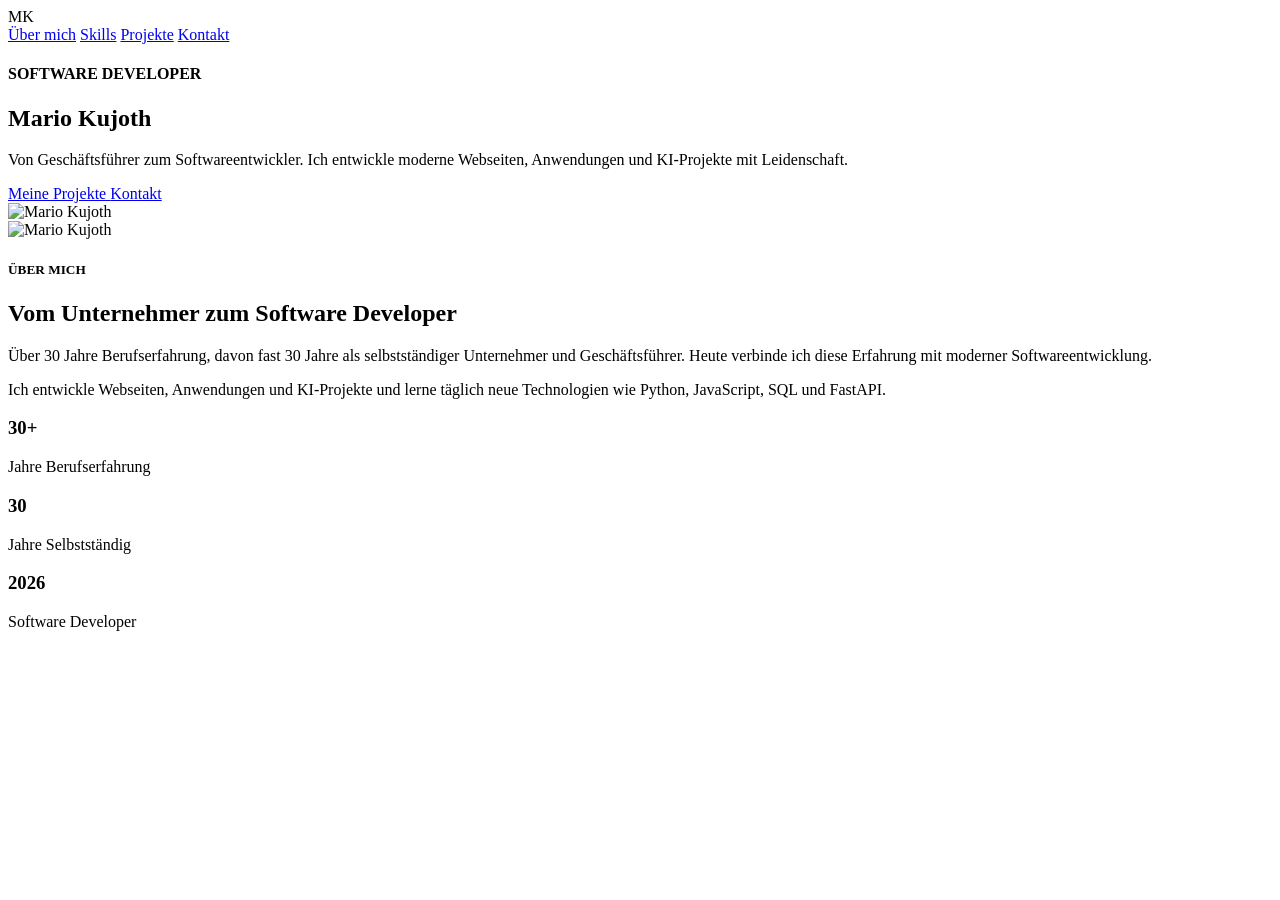
==== Projekte/Portfolio.Muju/index.html @ 6f63b9e5 "Hero und About fertig" ====
<!DOCTYPE html>
<html lang="de">
<head>
    <meta charset="UTF-8">
    <meta name="viewport" content="width=device-width, initial-scale=1.0">
    <title>Mario Kujoth | Software Developer</title>

    <link rel="stylesheet" href="css/style.css">
    <link rel="preconnect" href="https://fonts.googleapis.com">
    <link href="https://fonts.googleapis.com/css2?family=Manrope:wght@300;400;600;700;800&display=swap" rel="stylesheet">
</head>

<body>

<header>

    <div class="logo">
        MK
    </div>

    <nav>

        <a href="#about">Über mich</a>

        <a href="#skills">Skills</a>

        <a href="#projects">Projekte</a>

        <a href="#contact">Kontakt</a>

    </nav>

</header>


<section class="hero">

<div class="hero-text">

<h4>SOFTWARE DEVELOPER</h4>

<h1>Mario <span>Kujoth</span></h1>

<p>

Von Geschäftsführer zum Softwareentwickler.

Ich entwickle moderne Webseiten, Anwendungen und KI-Projekte mit Leidenschaft.

</p>

<div class="buttons">

<a href="#projects" class="gold-btn">

Meine Projekte

</a>

<a href="#contact" class="dark-btn">

Kontakt

</a>

</div>

</div>



<div class="hero-image">

<img src="assets/images/mario.png" alt="Mario Kujoth">

</div>

</section>
<!-- ================= ABOUT ================= -->

<section class="about" id="about">

    <div class="about-image">

        <img src="assets/images/mario2.png" alt="Mario Kujoth">

    </div>

    <div class="about-content">

        <h5>ÜBER MICH</h5>

        <h2>Vom Unternehmer zum Software Developer</h2>

        <p>

            Über 30 Jahre Berufserfahrung, davon fast 30 Jahre als selbstständiger Unternehmer
            und Geschäftsführer. Heute verbinde ich diese Erfahrung mit moderner Softwareentwicklung.

        </p>

        <p>

            Ich entwickle Webseiten, Anwendungen und KI-Projekte und lerne täglich neue Technologien
            wie Python, JavaScript, SQL und FastAPI.

        </p>

        <div class="facts">

            <div class="fact">
                <h3>30+</h3>
                <span>Jahre Berufserfahrung</span>
            </div>

            <div class="fact">
                <h3>30</h3>
                <span>Jahre Selbstständig</span>
            </div>

            <div class="fact">
                <h3>2026</h3>
                <span>Software Developer</span>
            </div>

        </div>

    </div>

</section>

</body>
</html>
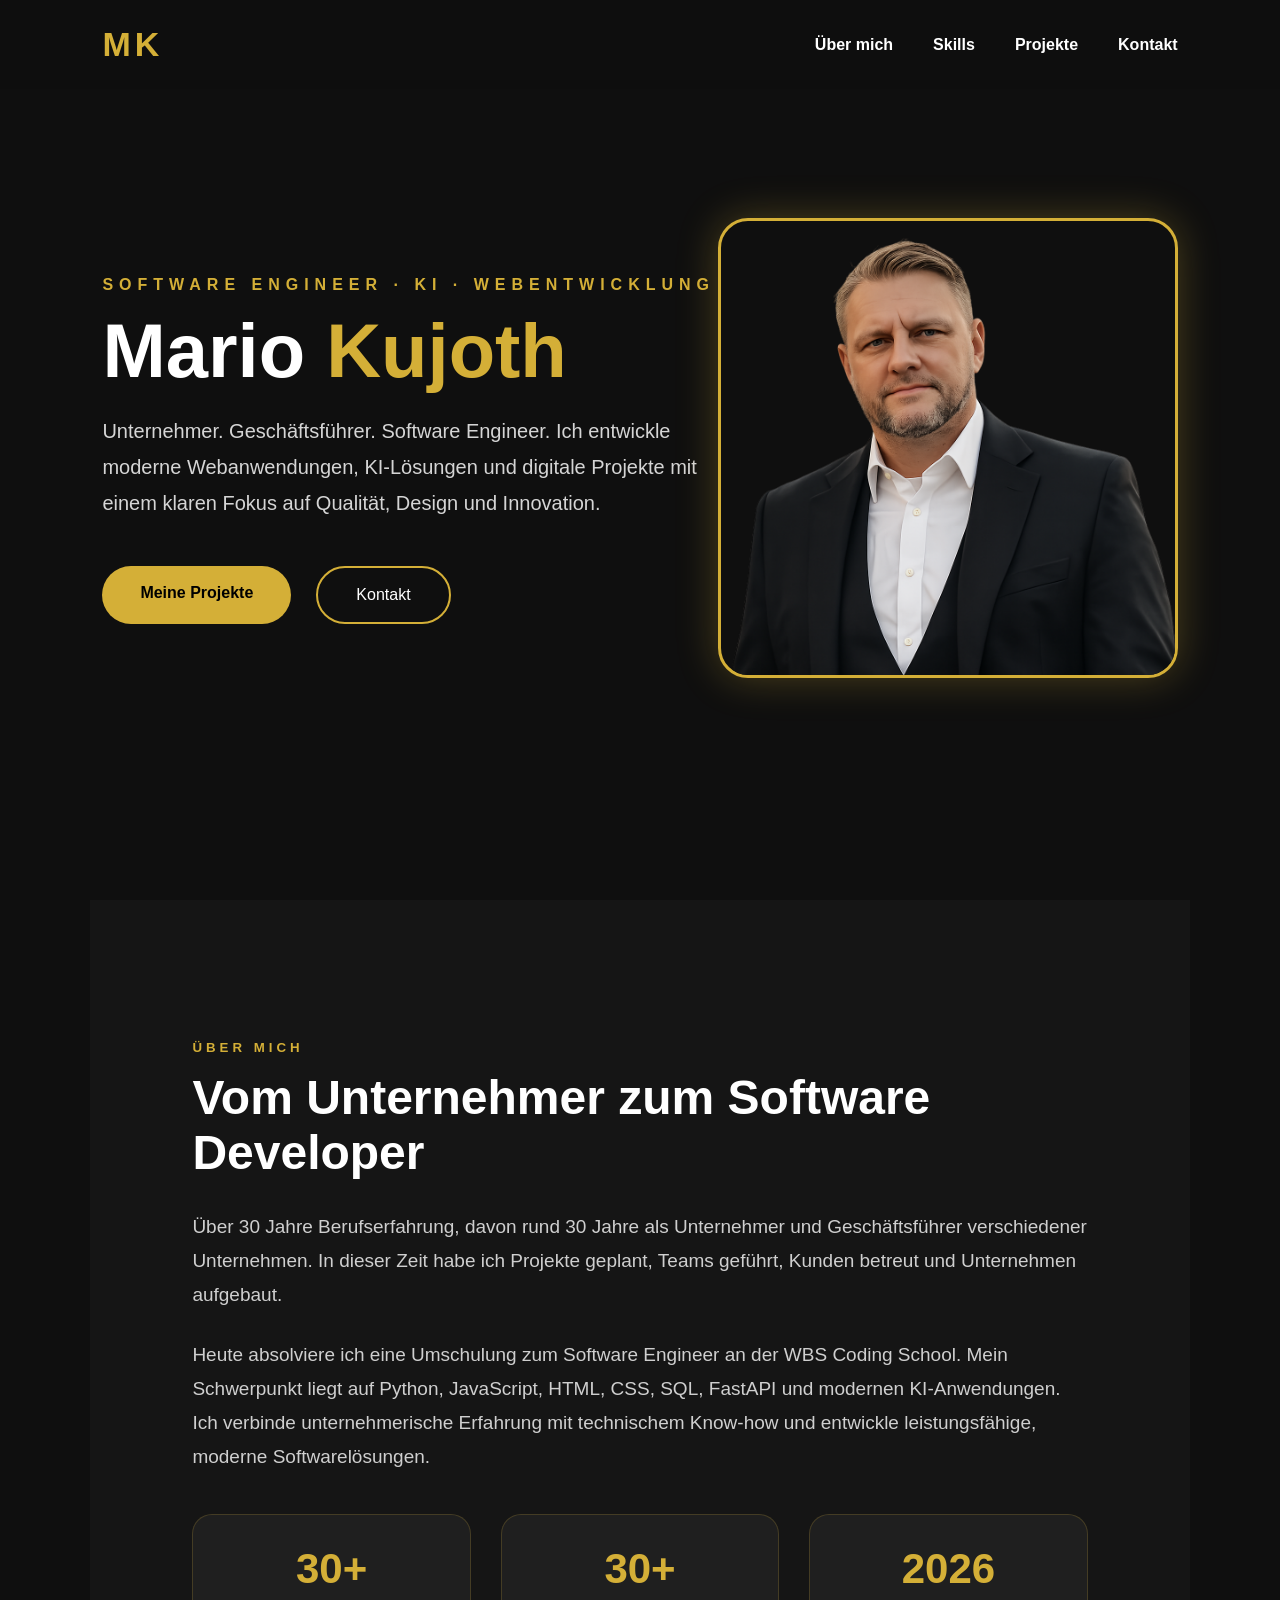
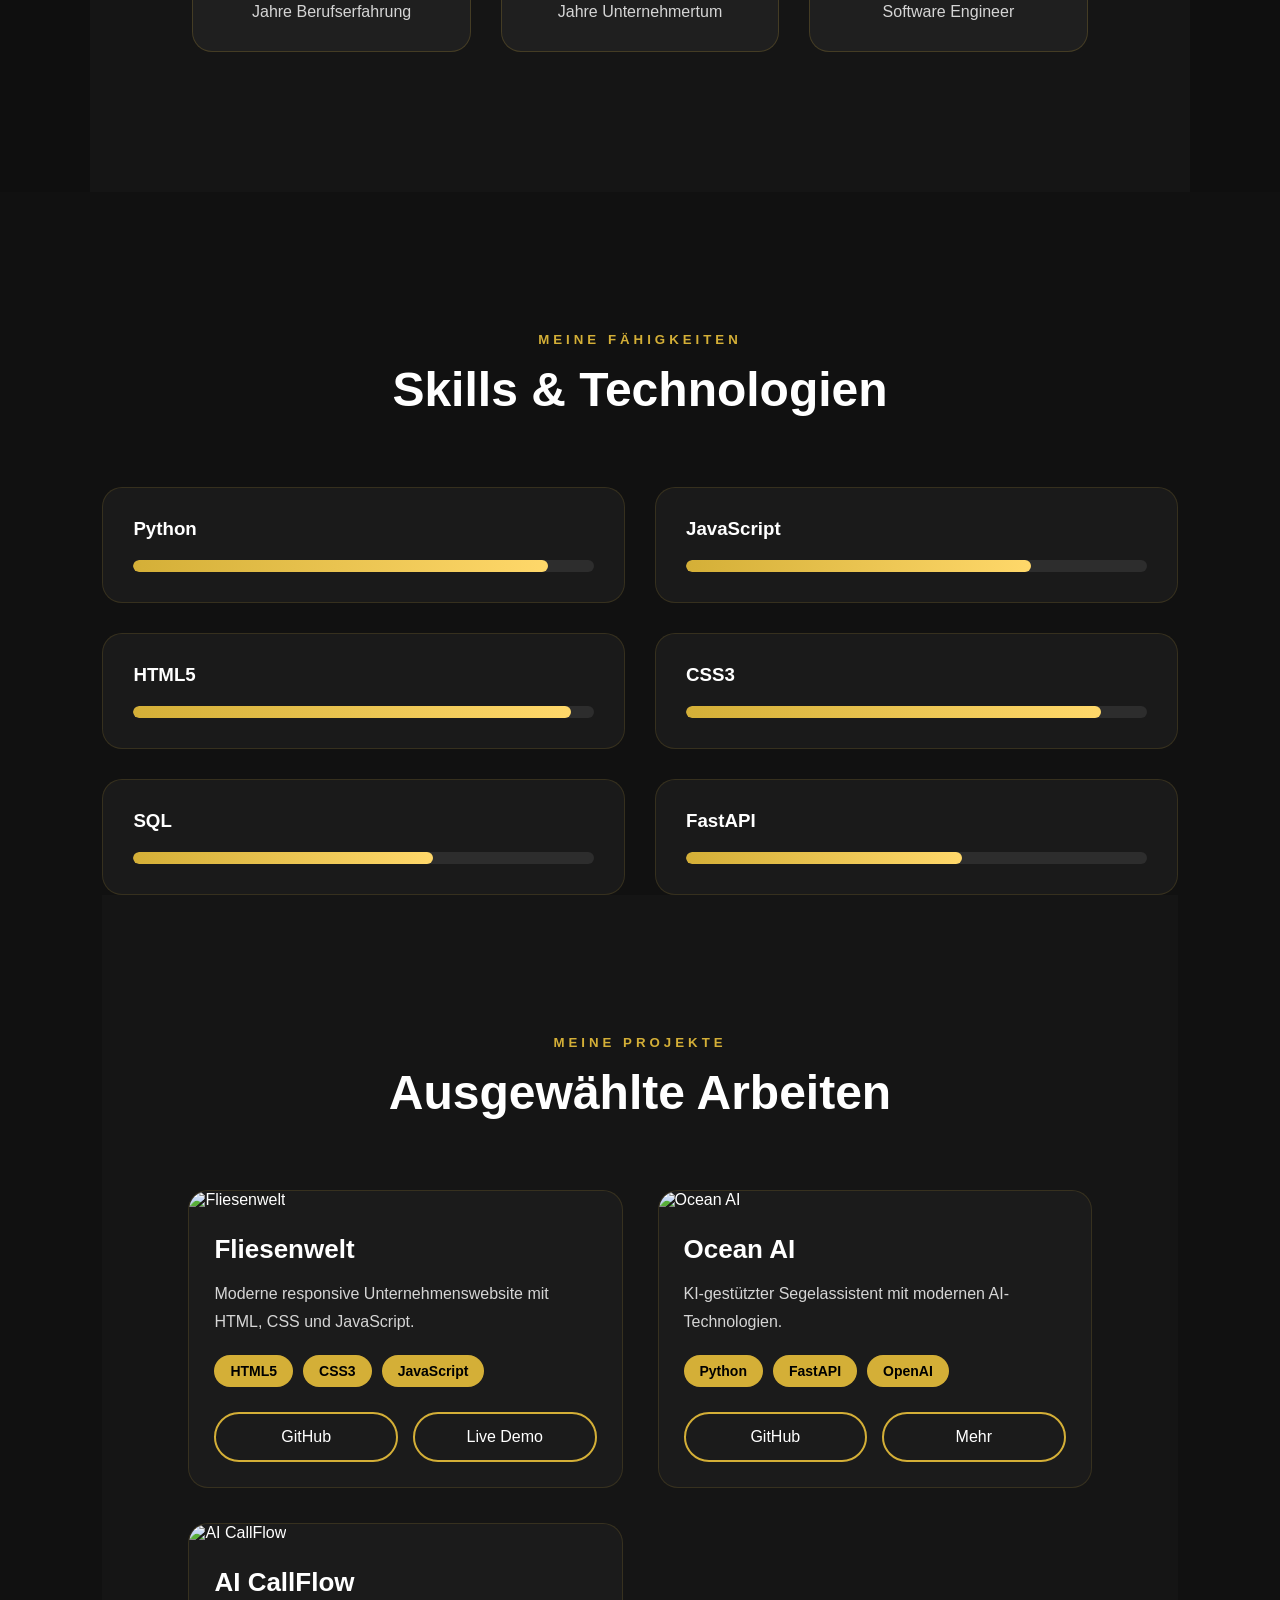
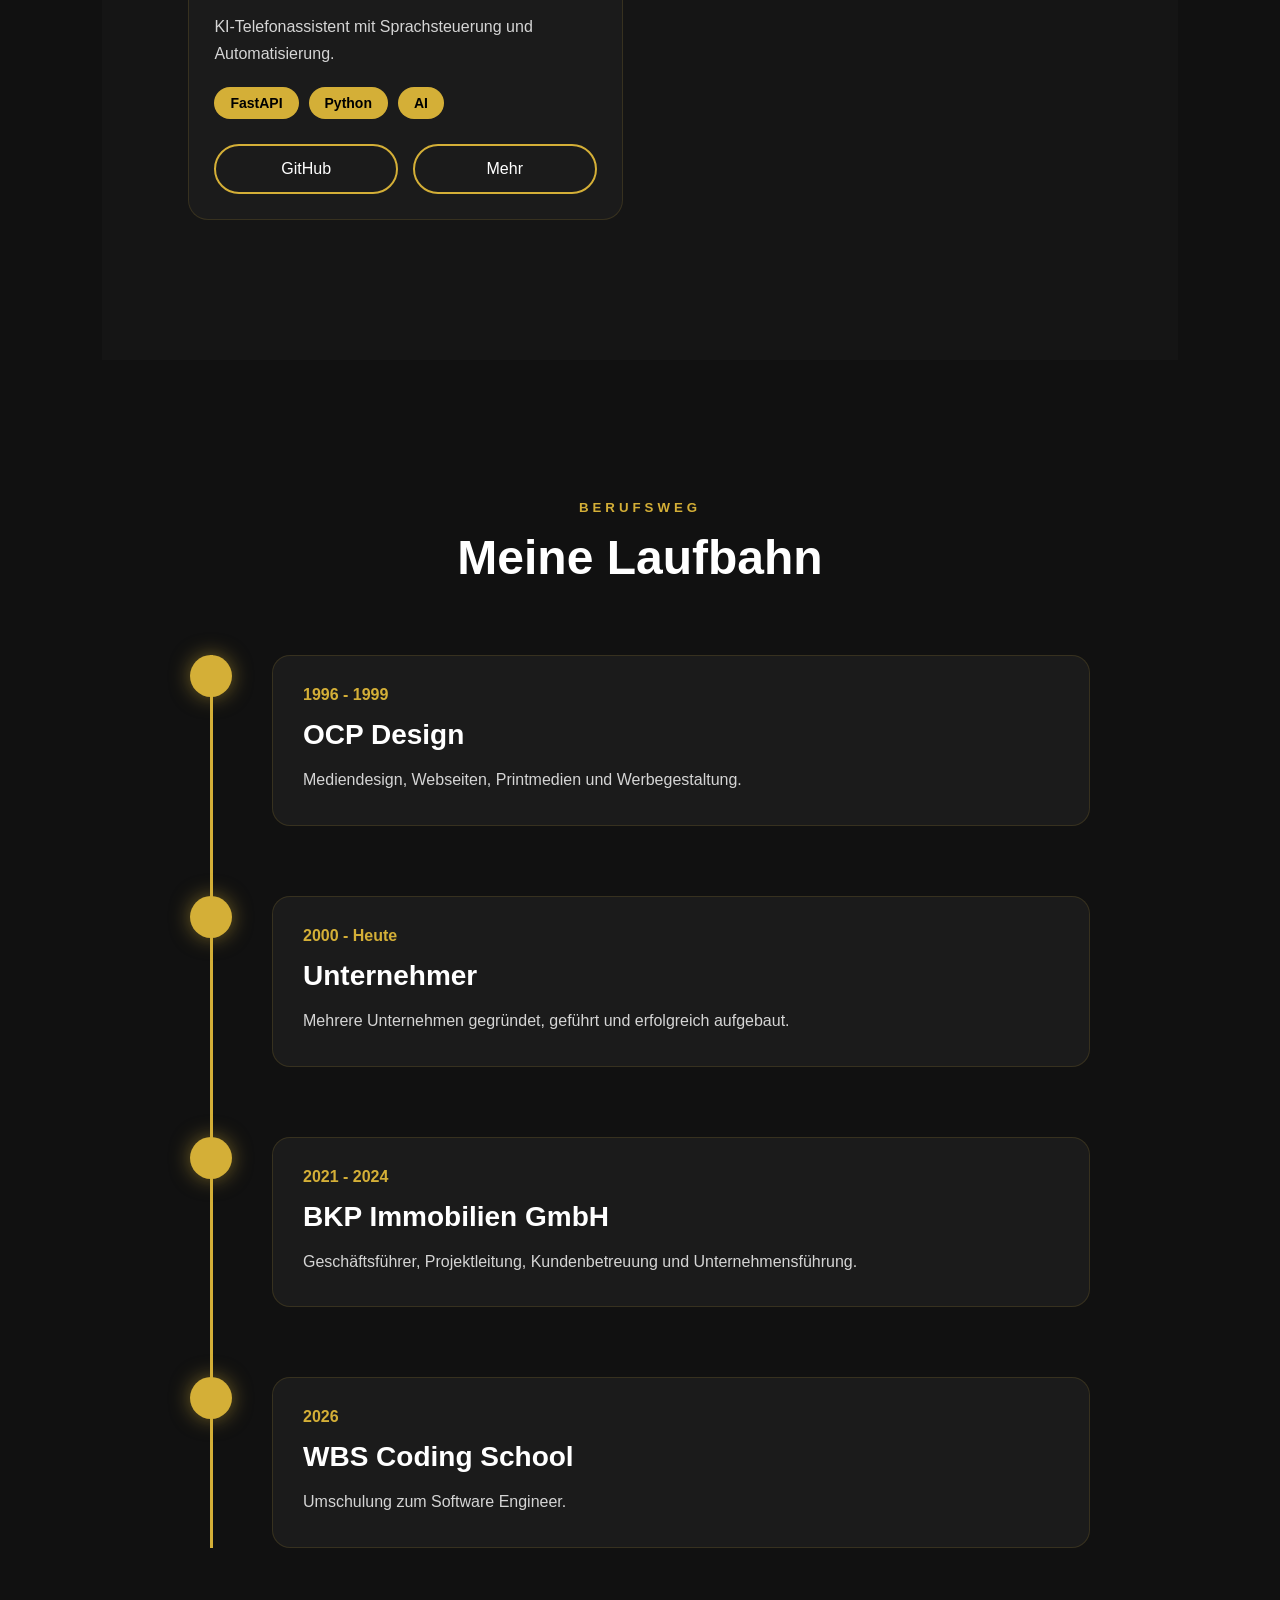
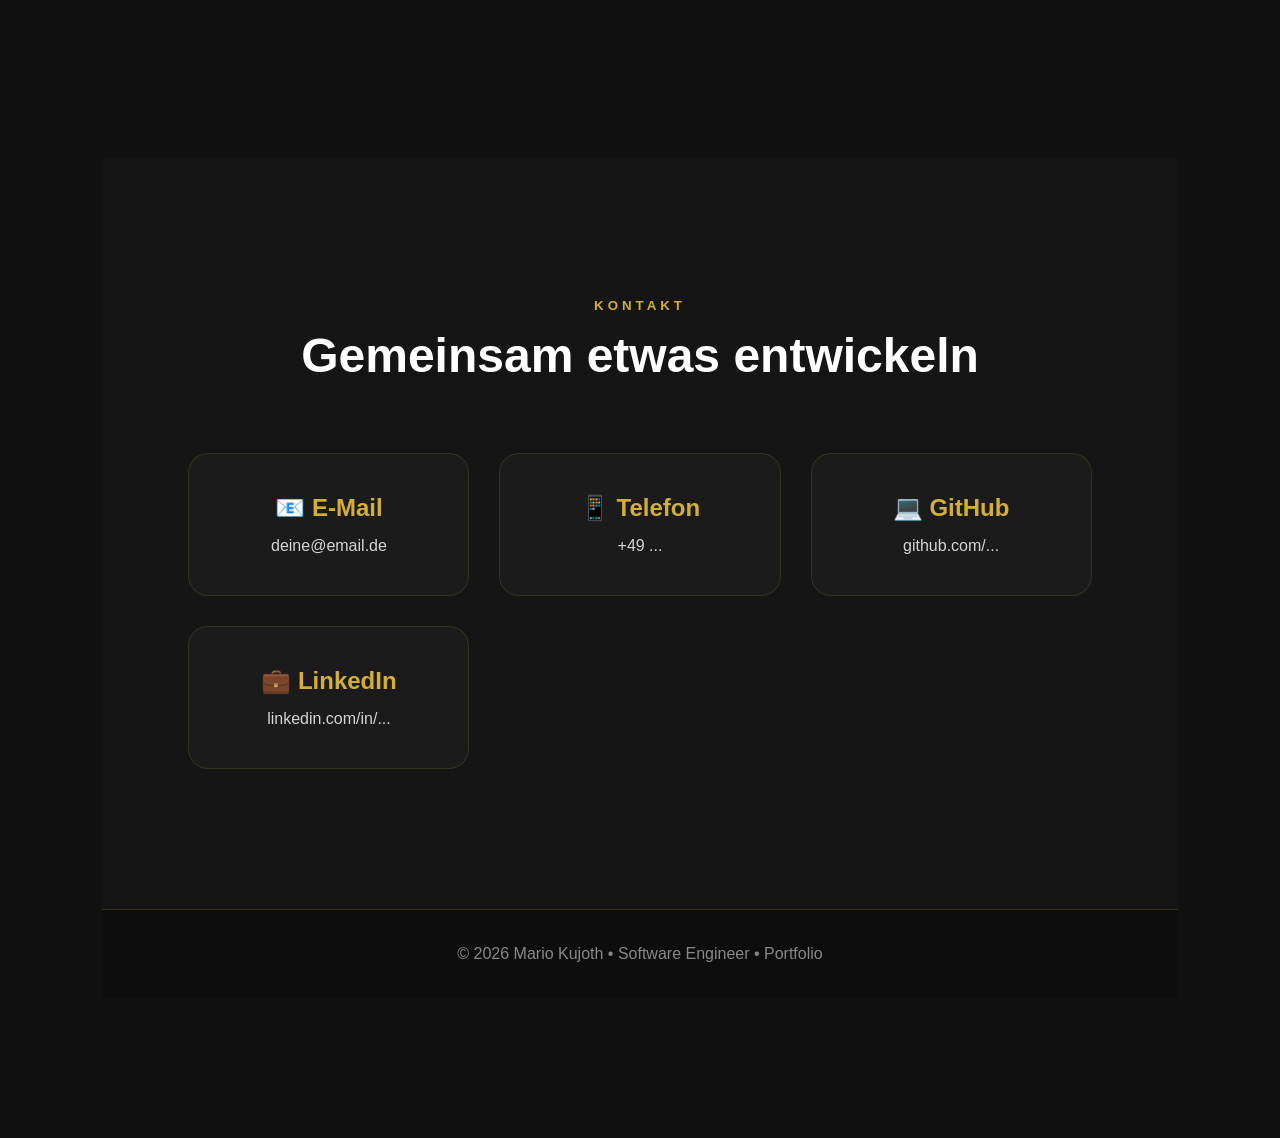
==== commit 9353bd24: "Portfolio erweitert mit Skills, Projekte und Timeline" ====
--- a/Projekte/Portfolio.Muju/index.html
+++ b/Projekte/Portfolio.Muju/index.html
@@ -5,7 +5,7 @@
     <meta name="viewport" content="width=device-width, initial-scale=1.0">
     <title>Mario Kujoth | Software Developer</title>
 
-    <link rel="stylesheet" href="css/style.css">
+    <link rel="stylesheet" href="style.css">
     <link rel="preconnect" href="https://fonts.googleapis.com">
     <link href="https://fonts.googleapis.com/css2?family=Manrope:wght@300;400;600;700;800&display=swap" rel="stylesheet">
 </head>
@@ -37,16 +37,13 @@
 
 <div class="hero-text">
 
-<h4>SOFTWARE DEVELOPER</h4>
+<h4>SOFTWARE ENGINEER · KI · WEBENTWICKLUNG</h4>
 
 <h1>Mario <span>Kujoth</span></h1>
 
 <p>
-
-Von Geschäftsführer zum Softwareentwickler.
-
-Ich entwickle moderne Webseiten, Anwendungen und KI-Projekte mit Leidenschaft.
-
+Unternehmer. Geschäftsführer. Software Engineer.
+Ich entwickle moderne Webanwendungen, KI-Lösungen und digitale Projekte mit einem klaren Fokus auf Qualität, Design und Innovation.
 </p>
 
 <div class="buttons">
@@ -70,8 +67,7 @@
 
 
 <div class="hero-image">
-
-<img src="assets/images/mario.png" alt="Mario Kujoth">
+<img src="Bilder/mario-kujoth.jpg" alt="Mario Kujoth">
 
 </div>
 
@@ -80,11 +76,7 @@
 
 <section class="about" id="about">
 
-    <div class="about-image">
-
-        <img src="assets/images/mario2.png" alt="Mario Kujoth">
-
-    </div>
+   
 
     <div class="about-content">
 
@@ -93,39 +85,322 @@
         <h2>Vom Unternehmer zum Software Developer</h2>
 
         <p>
-
-            Über 30 Jahre Berufserfahrung, davon fast 30 Jahre als selbstständiger Unternehmer
-            und Geschäftsführer. Heute verbinde ich diese Erfahrung mit moderner Softwareentwicklung.
-
+                Über 30 Jahre Berufserfahrung, davon rund 30 Jahre als Unternehmer und Geschäftsführer verschiedener Unternehmen. In dieser Zeit habe ich Projekte geplant, Teams geführt, Kunden betreut und Unternehmen aufgebaut.
         </p>
 
         <p>
-
-            Ich entwickle Webseiten, Anwendungen und KI-Projekte und lerne täglich neue Technologien
-            wie Python, JavaScript, SQL und FastAPI.
-
+                Heute absolviere ich eine Umschulung zum Software Engineer an der WBS Coding School. Mein Schwerpunkt liegt auf Python, JavaScript, HTML, CSS, SQL, FastAPI und modernen KI-Anwendungen. Ich verbinde unternehmerische Erfahrung mit technischem Know-how und entwickle leistungsfähige, moderne Softwarelösungen.
         </p>
 
         <div class="facts">
 
-            <div class="fact">
-                <h3>30+</h3>
-                <span>Jahre Berufserfahrung</span>
-            </div>
-
-            <div class="fact">
-                <h3>30</h3>
-                <span>Jahre Selbstständig</span>
-            </div>
-
-            <div class="fact">
-                <h3>2026</h3>
-                <span>Software Developer</span>
-            </div>
-
-        </div>
-
-    </div>
+    <div class="fact">
+        <h3>30+</h3>
+        <span>Jahre Berufserfahrung</span>
+    </div>
+
+    <div class="fact">
+        <h3>30+</h3>
+        <span>Jahre Unternehmertum</span>
+    </div>
+
+    <div class="fact">
+        <h3>2026</h3>
+        <span>Software Engineer</span>
+    </div>
+
+</div>
+
+</section>
+<!-- ================= SKILLS ================= -->
+
+<section class="skills" id="skills">
+
+    <div class="section-title">
+        <h5>MEINE FÄHIGKEITEN</h5>
+        <h2>Skills & Technologien</h2>
+    </div>
+
+    <div class="skills-grid">
+
+        <div class="skill-card">
+            <h3>Python</h3>
+            <div class="bar">
+                <div class="progress python"></div>
+            </div>
+        </div>
+
+        <div class="skill-card">
+            <h3>JavaScript</h3>
+            <div class="bar">
+                <div class="progress javascript"></div>
+            </div>
+        </div>
+
+        <div class="skill-card">
+            <h3>HTML5</h3>
+            <div class="bar">
+                <div class="progress html"></div>
+            </div>
+        </div>
+
+        <div class="skill-card">
+            <h3>CSS3</h3>
+            <div class="bar">
+                <div class="progress css"></div>
+            </div>
+        </div>
+
+        <div class="skill-card">
+            <h3>SQL</h3>
+            <div class="bar">
+                <div class="progress sql"></div>
+            </div>
+        </div>
+
+        <div class="skill-card">
+            <h3>FastAPI</h3>
+            <div class="bar">
+                <div class="progress fastapi"></div>
+            </div>
+        </div>
+
+    </div>
+    <!-- ================= PROJECTS ================= -->
+
+<section class="projects" id="projects">
+
+    <div class="section-title">
+        <h5>MEINE PROJEKTE</h5>
+        <h2>Ausgewählte Arbeiten</h2>
+    </div>
+
+    <div class="project-grid">
+
+        <div class="project-card">
+
+            <img src="Bilder/fliesenwelt.jpg" alt="Fliesenwelt">
+
+            <div class="project-content">
+
+                <h3>Fliesenwelt</h3>
+
+                <p>
+                    Moderne responsive Unternehmenswebsite mit HTML, CSS und JavaScript.
+                </p>
+
+                <div class="tags">
+                    <span>HTML5</span>
+                    <span>CSS3</span>
+                    <span>JavaScript</span>
+                </div>
+
+                <div class="project-buttons">
+                    <a href="#">GitHub</a>
+                    <a href="#">Live Demo</a>
+                </div>
+
+            </div>
+
+        </div>
+
+
+
+        <div class="project-card">
+
+            <img src="Bilder/ocean-ai.jpg" alt="Ocean AI">
+
+            <div class="project-content">
+
+                <h3>Ocean AI</h3>
+
+                <p>
+                    KI-gestützter Segelassistent mit modernen AI-Technologien.
+                </p>
+
+                <div class="tags">
+                    <span>Python</span>
+                    <span>FastAPI</span>
+                    <span>OpenAI</span>
+                </div>
+
+                <div class="project-buttons">
+                    <a href="#">GitHub</a>
+                    <a href="#">Mehr</a>
+                </div>
+
+            </div>
+
+        </div>
+
+
+
+        <div class="project-card">
+
+            <img src="Bilder/callflow.jpg" alt="AI CallFlow">
+
+            <div class="project-content">
+
+                <h3>AI CallFlow</h3>
+
+                <p>
+                    KI-Telefonassistent mit Sprachsteuerung und Automatisierung.
+                </p>
+
+                <div class="tags">
+                    <span>FastAPI</span>
+                    <span>Python</span>
+                    <span>AI</span>
+                </div>
+
+                <div class="project-buttons">
+                    <a href="#">GitHub</a>
+                    <a href="#">Mehr</a>
+                </div>
+
+            </div>
+
+        </div>
+
+    </div>
+
+</section>
+<!-- ================= TIMELINE ================= -->
+
+<section class="timeline" id="career">
+
+    <div class="section-title">
+        <h5>BERUFSWEG</h5>
+        <h2>Meine Laufbahn</h2>
+    </div>
+
+    <div class="timeline-container">
+
+        <div class="timeline-item">
+            <div class="circle"></div>
+
+            <div class="timeline-content">
+
+                <span>1996 - 1999</span>
+
+                <h3>OCP Design</h3>
+
+                <p>
+                    Mediendesign, Webseiten, Printmedien und Werbegestaltung.
+                </p>
+
+            </div>
+        </div>
+
+        <div class="timeline-item">
+            <div class="circle"></div>
+
+            <div class="timeline-content">
+
+                <span>2000 - Heute</span>
+
+                <h3>Unternehmer</h3>
+
+                <p>
+                    Mehrere Unternehmen gegründet, geführt und erfolgreich aufgebaut.
+                </p>
+
+            </div>
+        </div>
+
+        <div class="timeline-item">
+            <div class="circle"></div>
+
+            <div class="timeline-content">
+
+                <span>2021 - 2024</span>
+
+                <h3>BKP Immobilien GmbH</h3>
+
+                <p>
+                    Geschäftsführer, Projektleitung, Kundenbetreuung und Unternehmensführung.
+                </p>
+
+            </div>
+        </div>
+
+        <div class="timeline-item">
+            <div class="circle"></div>
+
+            <div class="timeline-content">
+
+                <span>2026</span>
+
+                <h3>WBS Coding School</h3>
+
+                <p>
+                    Umschulung zum Software Engineer.
+                </p>
+
+            </div>
+        </div>
+
+    </div>
+
+</section>
+<!-- ================= CONTACT ================= -->
+
+<section class="contact" id="contact">
+
+<div class="section-title">
+
+<h5>KONTAKT</h5>
+
+<h2>Gemeinsam etwas entwickeln</h2>
+
+</div>
+
+<div class="contact-grid">
+
+<div class="contact-box">
+
+<h3>📧 E-Mail</h3>
+
+<p>deine@email.de</p>
+
+</div>
+
+<div class="contact-box">
+
+<h3>📱 Telefon</h3>
+
+<p>+49 ...</p>
+
+</div>
+
+<div class="contact-box">
+
+<h3>💻 GitHub</h3>
+
+<p>github.com/...</p>
+
+</div>
+
+<div class="contact-box">
+
+<h3>💼 LinkedIn</h3>
+
+<p>linkedin.com/in/...</p>
+
+</div>
+
+</div>
+
+</section>
+<footer>
+
+<p>
+
+© 2026 Mario Kujoth • Software Engineer • Portfolio
+
+</p>
+
+</footer>
 
 </section>
 
--- a/Projekte/Portfolio.Muju/style.css
+++ b/Projekte/Portfolio.Muju/style.css
@@ -0,0 +1,867 @@
+*{
+margin:0;
+padding:0;
+box-sizing:border-box;
+scroll-behavior:smooth;
+}
+
+body{
+
+font-family:'Manrope',sans-serif;
+
+background:#0f0f0f;
+
+color:white;
+
+overflow-x:hidden;
+
+}
+
+header{
+
+position:fixed;
+
+top:0;
+
+left:0;
+
+width:100%;
+
+padding:25px 8%;
+
+display:flex;
+
+justify-content:space-between;
+
+align-items:center;
+
+background:rgba(15,15,15,.75);
+
+backdrop-filter:blur(12px);
+
+z-index:999;
+
+}
+
+.logo{
+
+font-size:34px;
+
+font-weight:800;
+
+color:#D4AF37;
+
+letter-spacing:4px;
+
+}
+
+nav{
+
+display:flex;
+
+gap:40px;
+
+}
+
+nav a{
+
+text-decoration:none;
+
+color:white;
+
+font-weight:600;
+
+transition:.35s;
+
+position:relative;
+
+}
+
+nav a::after{
+
+content:"";
+
+position:absolute;
+
+left:0;
+
+bottom:-8px;
+
+width:0;
+
+height:2px;
+
+background:#D4AF37;
+
+transition:.35s;
+
+}
+
+nav a:hover::after{
+
+width:100%;
+
+}
+
+.hero{
+
+width:100%;
+
+height:100vh;
+
+display:flex;
+
+justify-content:space-between;
+
+align-items:center;
+
+padding:0 8%;
+
+}
+
+.hero-text{
+
+max-width:650px;
+
+}
+
+.hero-text h4{
+
+color:#D4AF37;
+
+letter-spacing:6px;
+
+margin-bottom:15px;
+
+}
+
+.hero-text h1{
+
+font-size:76px;
+
+margin-bottom:20px;
+
+line-height:1.1;
+
+}
+
+.hero-text span{
+
+color:#D4AF37;
+
+}
+
+.hero-text p{
+
+font-size:20px;
+
+line-height:1.8;
+
+color:#d5d5d5;
+
+margin-bottom:45px;
+
+}
+
+.buttons{
+
+display:flex;
+
+gap:25px;
+
+}
+
+.gold-btn{
+
+padding:18px 38px;
+
+background:#D4AF37;
+
+color:black;
+
+text-decoration:none;
+
+font-weight:bold;
+
+border-radius:40px;
+
+transition:.4s;
+
+}
+
+.gold-btn:hover{
+
+transform:translateY(-5px);
+
+box-shadow:0 0 30px #D4AF37;
+
+}
+
+.dark-btn{
+
+padding:18px 38px;
+
+border:2px solid #D4AF37;
+
+border-radius:40px;
+
+color:white;
+
+text-decoration:none;
+
+transition:.4s;
+
+}
+
+.dark-btn:hover{
+
+background:#D4AF37;
+
+color:black;
+
+}
+
+.hero-image img{
+
+animation:float 5s ease-in-out infinite;
+
+}
+
+@keyframes float{
+
+0%{
+
+transform:translateY(0px);
+
+}
+
+50%{
+
+transform:translateY(-15px);
+
+}
+
+100%{
+
+transform:translateY(0px);
+
+}
+
+}
+
+.hero-image img{
+
+width:460px;
+
+border-radius:30px;
+
+border:3px solid #D4AF37;
+
+transition:.5s;
+
+cursor:pointer;
+
+box-shadow:0 0 40px rgba(212,175,55,.3);
+
+}
+
+.hero-image img:hover{
+
+transform:scale(1.03) rotate(-2deg);
+
+box-shadow:0 0 70px rgba(212,175,55,.7);
+
+}
+/* ================= ABOUT ================= */
+
+.about{
+
+max-width:1100px;
+
+margin:auto;
+
+padding:140px 8%;
+
+background:#151515;
+
+}
+
+.about-image{
+
+flex:1;
+
+display:flex;
+
+justify-content:center;
+
+}
+
+.about-image img{
+
+width:420px;
+
+border-radius:25px;
+
+border:3px solid #D4AF37;
+
+transition:.5s;
+
+}
+
+.about-image img:hover{
+
+transform:translateY(-10px);
+
+box-shadow:0 0 40px rgba(212,175,55,.6);
+
+}
+
+.about-content{
+
+width:100%;
+
+}
+
+.about-content h5{
+
+color:#D4AF37;
+
+letter-spacing:4px;
+
+margin-bottom:15px;
+
+}
+
+.about-content h2{
+
+font-size:48px;
+
+margin-bottom:30px;
+
+}
+
+.about-content p{
+
+font-size:19px;
+
+line-height:1.8;
+
+color:#cfcfcf;
+
+margin-bottom:25px;
+
+}
+
+.facts{
+
+display:flex;
+
+gap:30px;
+
+margin-top:40px;
+
+}
+
+.fact{
+
+flex:1;
+
+padding:30px;
+
+background:#1f1f1f;
+
+border:1px solid rgba(212,175,55,.2);
+
+border-radius:20px;
+
+text-align:center;
+
+transition:.4s;
+
+}
+
+.fact:hover{
+
+transform:translateY(-10px);
+
+border-color:#D4AF37;
+
+box-shadow:0 0 30px rgba(212,175,55,.25);
+
+}
+
+.fact h3{
+
+font-size:42px;
+
+color:#D4AF37;
+
+margin-bottom:10px;
+
+}
+
+.fact span{
+
+color:#d5d5d5;
+
+}
+/* ================= SKILLS ================= */
+
+.skills{
+
+padding:140px 8%;
+
+background:#111;
+
+}
+
+.section-title{
+
+text-align:center;
+
+margin-bottom:70px;
+
+}
+
+.section-title h5{
+
+color:#D4AF37;
+
+letter-spacing:4px;
+
+margin-bottom:15px;
+
+}
+
+.section-title h2{
+
+font-size:48px;
+
+}
+
+.skills-grid{
+
+display:grid;
+
+grid-template-columns:repeat(auto-fit,minmax(420px,1fr));
+
+gap:30px;
+
+}
+
+.skill-card{
+
+background:#1a1a1a;
+
+padding:30px;
+
+border-radius:20px;
+
+border:1px solid rgba(212,175,55,.15);
+
+transition:.35s;
+
+}
+
+.skill-card:hover{
+
+transform:translateY(-8px);
+
+border-color:#D4AF37;
+
+box-shadow:0 0 25px rgba(212,175,55,.25);
+
+}
+
+.skill-card h3{
+
+margin-bottom:20px;
+
+}
+
+.bar{
+
+height:12px;
+
+background:#2d2d2d;
+
+border-radius:50px;
+
+overflow:hidden;
+
+}
+
+.progress{
+
+height:100%;
+
+background:linear-gradient(90deg,#D4AF37,#FFD86A);
+
+border-radius:50px;
+
+animation:grow 2s ease forwards;
+
+width:0;
+
+}
+
+.python{width:90%;}
+.javascript{width:75%;}
+.html{width:95%;}
+.css{width:90%;}
+.sql{width:65%;}
+.fastapi{width:60%;}
+
+@keyframes grow{
+
+from{
+
+width:0;
+
+}
+
+}
+/* ================= PROJECTS ================= */
+
+.projects{
+
+padding:140px 8%;
+
+background:#151515;
+
+}
+
+.project-grid{
+
+display:grid;
+
+grid-template-columns:repeat(auto-fit,minmax(360px,1fr));
+
+gap:35px;
+
+margin-top:60px;
+
+}
+
+.project-card{
+
+background:#1b1b1b;
+
+border-radius:20px;
+
+overflow:hidden;
+
+border:1px solid rgba(212,175,55,.15);
+
+transition:.4s;
+
+}
+
+.project-card:hover{
+
+transform:translateY(-12px);
+
+border-color:#D4AF37;
+
+box-shadow:0 0 40px rgba(212,175,55,.25);
+
+}
+
+.project-card img{
+
+width:100%;
+
+height:220px;
+
+object-fit:cover;
+
+transition:.4s;
+
+}
+
+.project-card:hover img{
+
+transform:scale(1.05);
+
+}
+
+.project-content{
+
+padding:25px;
+
+}
+
+.project-content h3{
+
+margin-bottom:15px;
+
+font-size:26px;
+
+}
+
+.project-content p{
+
+line-height:1.7;
+
+color:#d5d5d5;
+
+margin-bottom:20px;
+
+}
+
+.tags{
+
+display:flex;
+
+gap:10px;
+
+flex-wrap:wrap;
+
+margin-bottom:25px;
+
+}
+
+.tags span{
+
+padding:8px 16px;
+
+background:#D4AF37;
+
+color:black;
+
+font-size:14px;
+
+font-weight:bold;
+
+border-radius:30px;
+
+}
+
+.project-buttons{
+
+display:flex;
+
+gap:15px;
+
+}
+
+.project-buttons a{
+
+flex:1;
+
+text-align:center;
+
+padding:14px;
+
+text-decoration:none;
+
+color:white;
+
+border:2px solid #D4AF37;
+
+border-radius:30px;
+
+transition:.35s;
+
+}
+
+.project-buttons a:hover{
+
+background:#D4AF37;
+
+color:black;
+
+}
+/* ================= TIMELINE ================= */
+
+.timeline{
+
+padding:140px 8%;
+
+background:#111;
+
+}
+
+.timeline-container{
+
+position:relative;
+
+max-width:900px;
+
+margin:auto;
+
+}
+
+.timeline-container::before{
+
+content:"";
+
+position:absolute;
+
+left:20px;
+
+top:0;
+
+width:3px;
+
+height:100%;
+
+background:#D4AF37;
+
+}
+
+.timeline-item{
+
+display:flex;
+
+gap:40px;
+
+margin-bottom:70px;
+
+position:relative;
+
+}
+
+.circle{
+
+width:42px;
+
+height:42px;
+
+background:#D4AF37;
+
+border-radius:50%;
+
+flex-shrink:0;
+
+box-shadow:0 0 20px rgba(212,175,55,.5);
+
+z-index:10;
+
+}
+
+.timeline-content{
+
+background:#1b1b1b;
+
+padding:30px;
+
+border-radius:18px;
+
+width:100%;
+
+transition:.35s;
+
+border:1px solid rgba(212,175,55,.15);
+
+}
+
+.timeline-content:hover{
+
+transform:translateX(10px);
+
+border-color:#D4AF37;
+
+box-shadow:0 0 35px rgba(212,175,55,.25);
+
+}
+
+.timeline-content span{
+
+color:#D4AF37;
+
+font-weight:bold;
+
+}
+
+.timeline-content h3{
+
+margin:15px 0;
+
+font-size:28px;
+
+}
+
+.timeline-content p{
+
+line-height:1.8;
+
+color:#d5d5d5;
+
+}
+/* ================= CONTACT ================= */
+
+.contact{
+
+padding:140px 8%;
+
+background:#151515;
+
+}
+
+.contact-grid{
+
+display:grid;
+
+grid-template-columns:repeat(auto-fit,minmax(250px,1fr));
+
+gap:30px;
+
+margin-top:60px;
+
+}
+
+.contact-box{
+
+padding:40px;
+
+background:#1b1b1b;
+
+border-radius:20px;
+
+text-align:center;
+
+border:1px solid rgba(212,175,55,.15);
+
+transition:.35s;
+
+}
+
+.contact-box:hover{
+
+transform:translateY(-10px);
+
+border-color:#D4AF37;
+
+box-shadow:0 0 35px rgba(212,175,55,.25);
+
+}
+
+.contact-box h3{
+
+margin-bottom:15px;
+
+font-size:24px;
+
+color:#D4AF37;
+
+}
+
+.contact-box p{
+
+color:#d5d5d5;
+
+}
+footer{
+
+padding:35px;
+
+text-align:center;
+
+background:#0d0d0d;
+
+color:#888;
+
+border-top:1px solid rgba(212,175,55,.2);
+
+}
